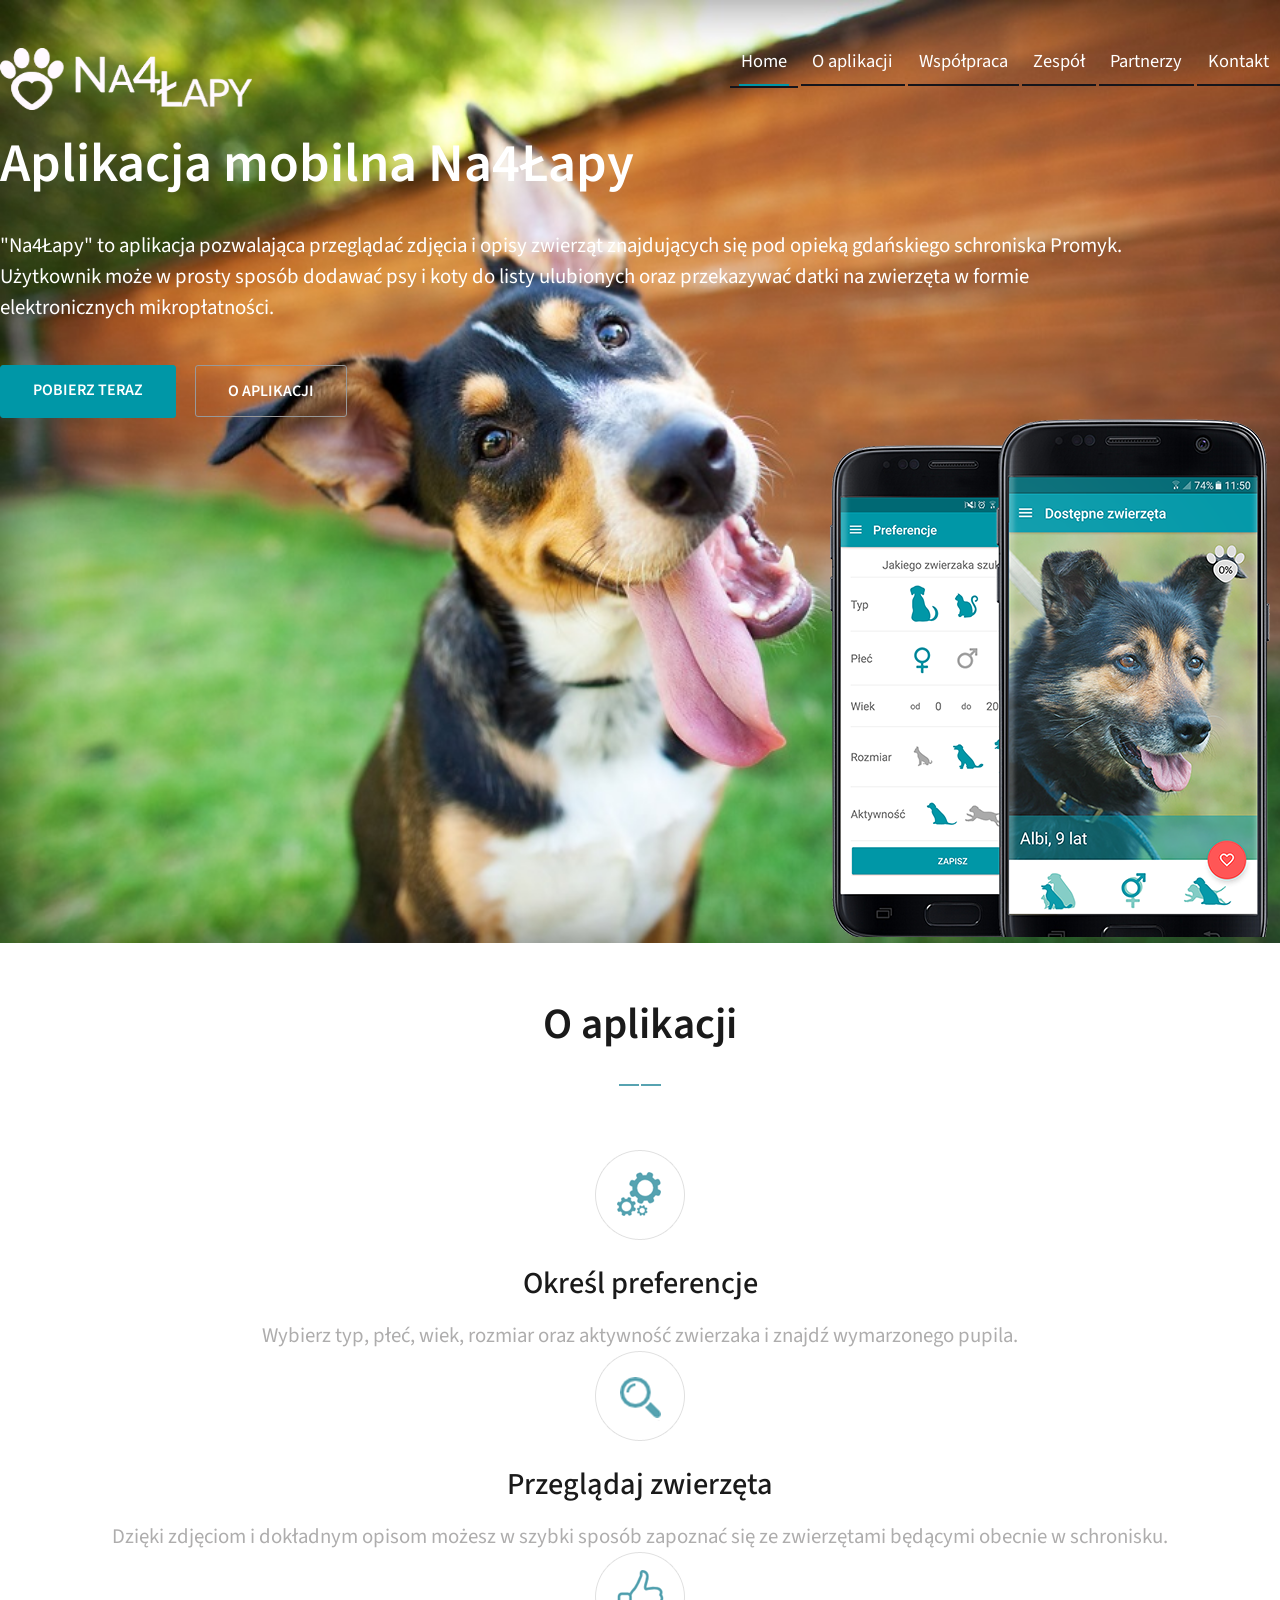
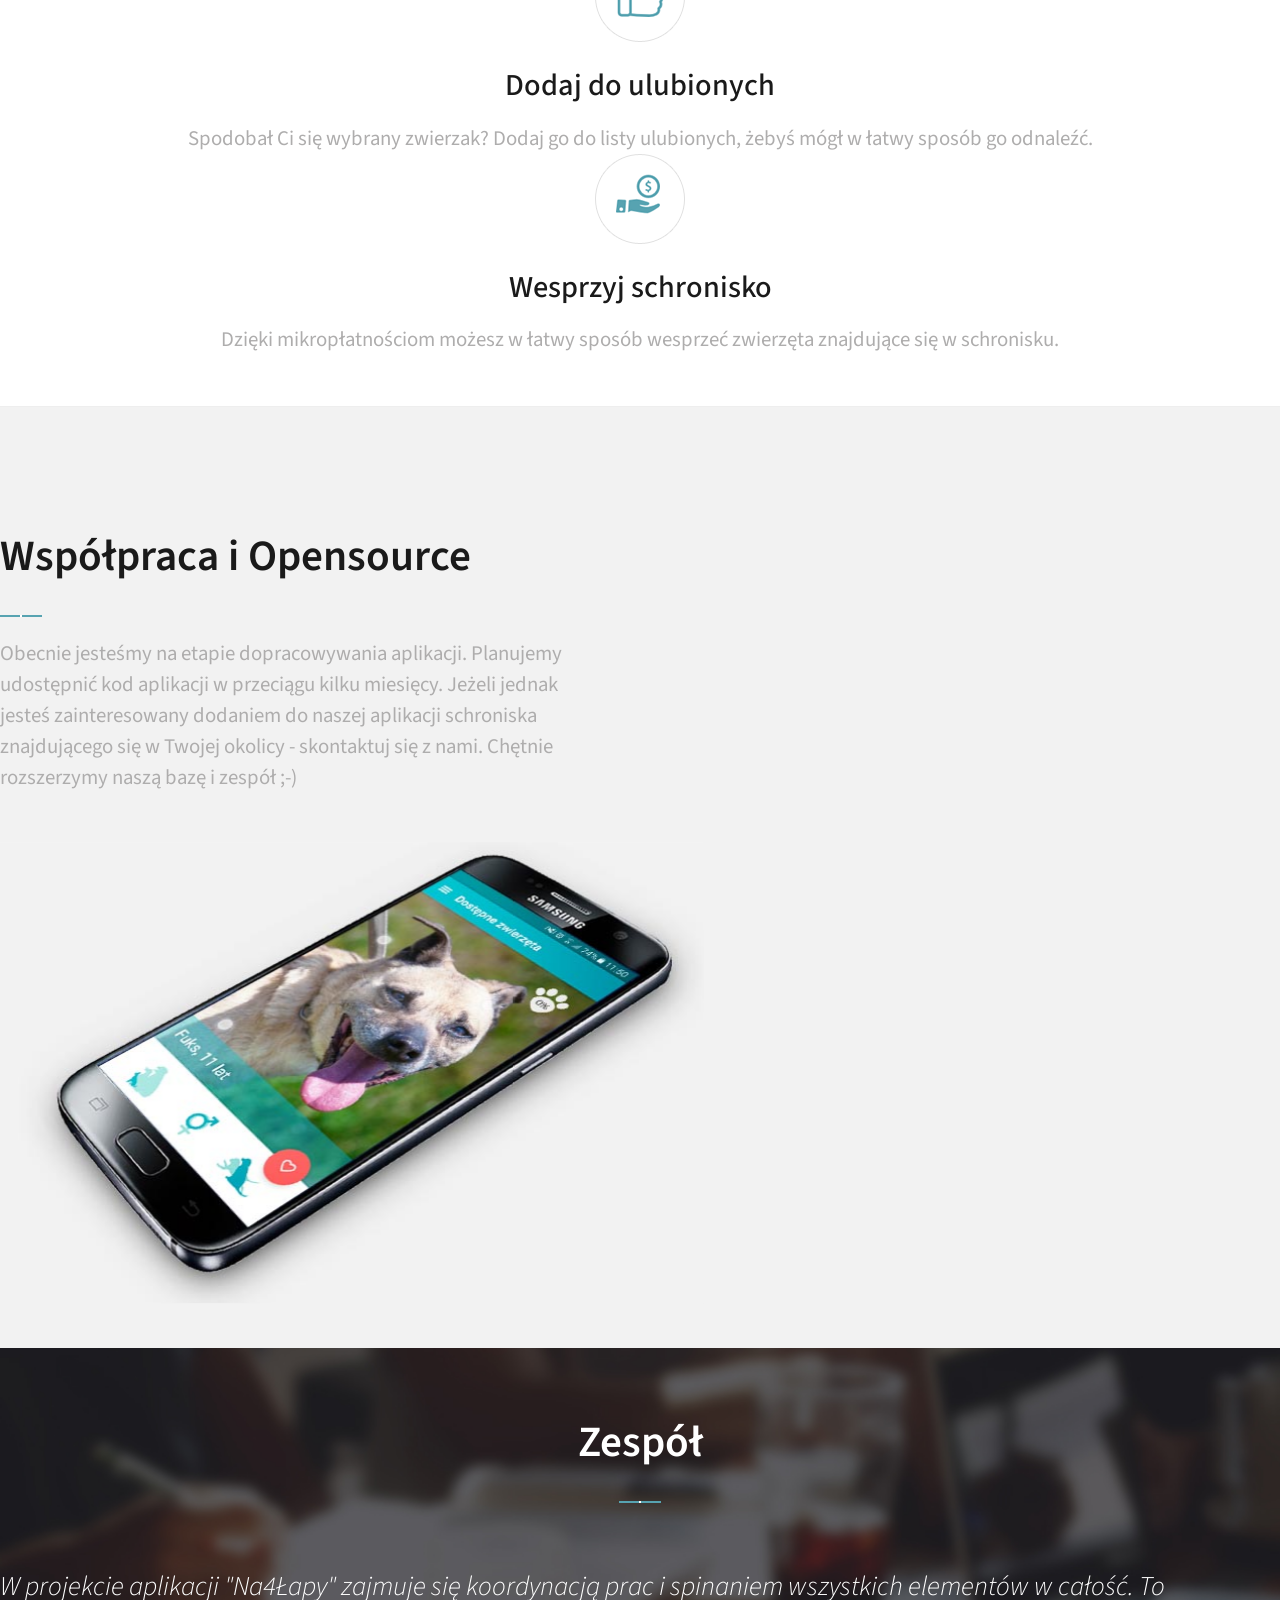
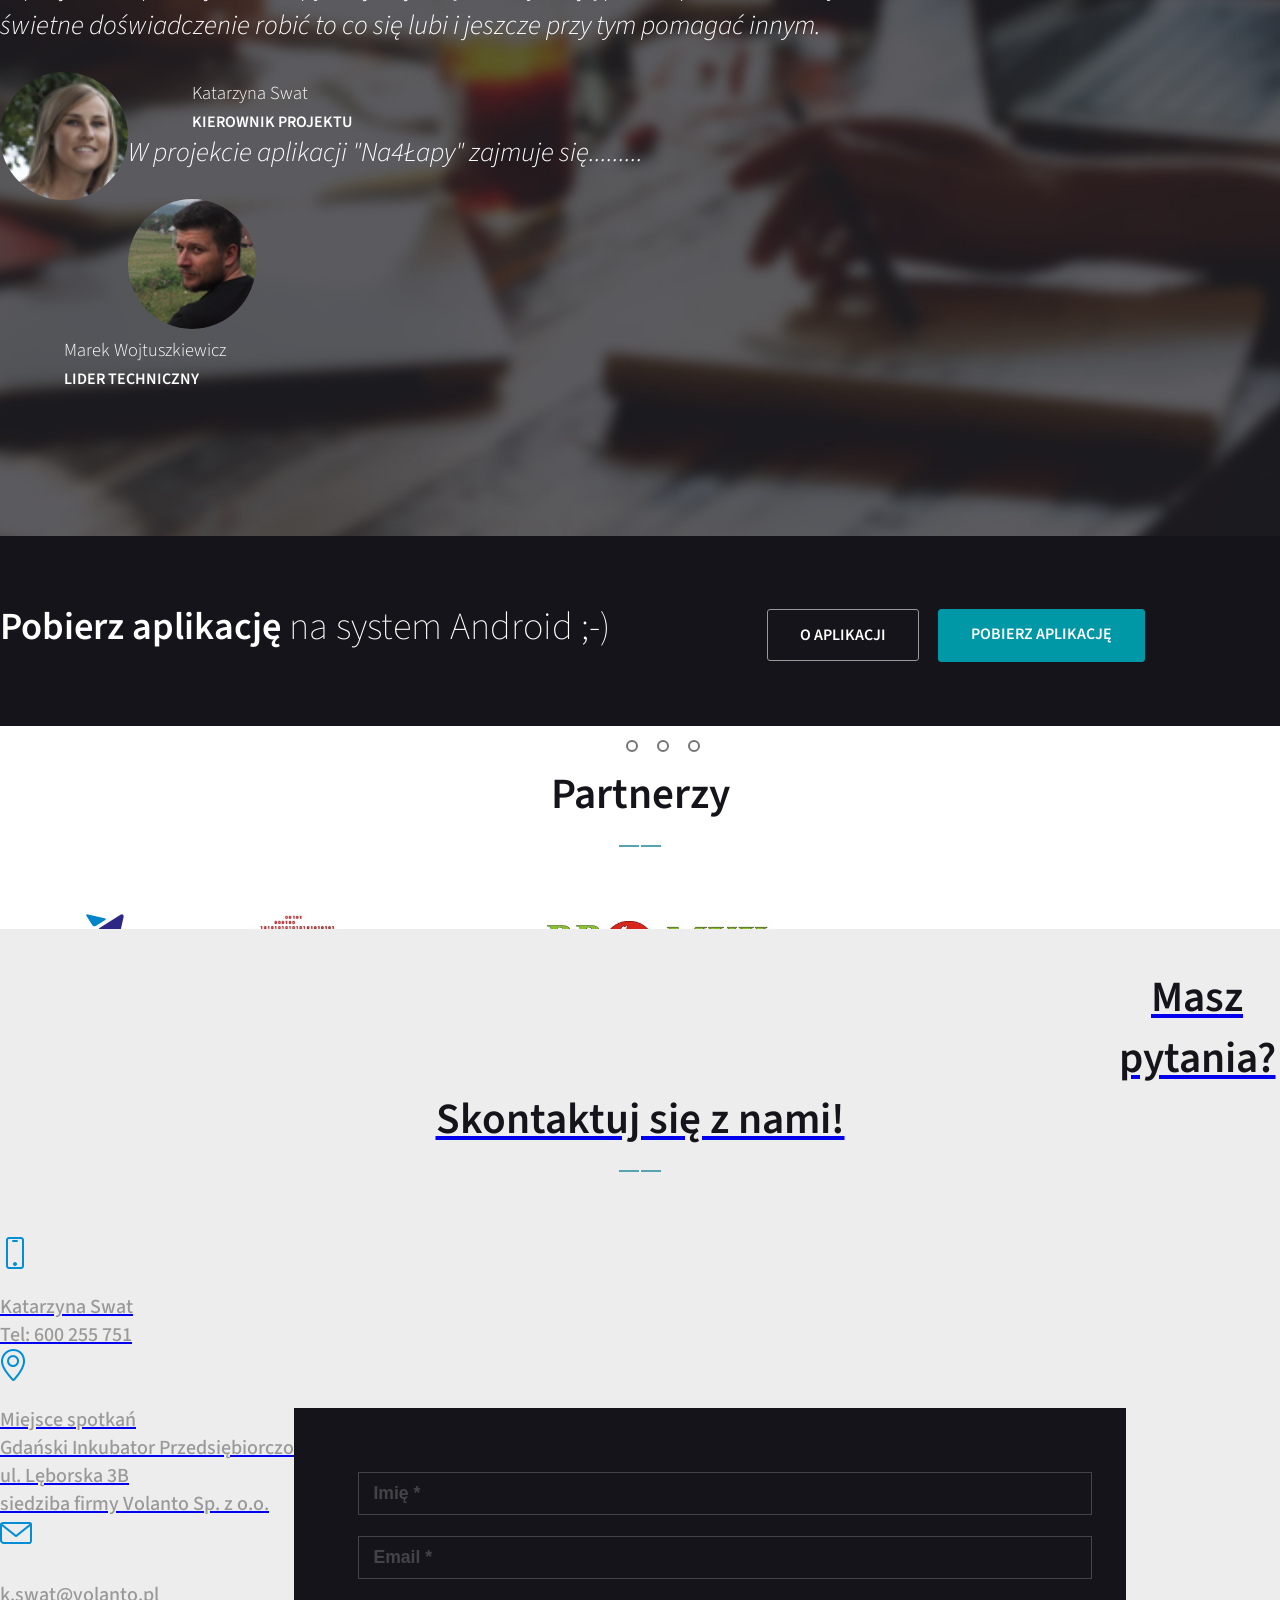
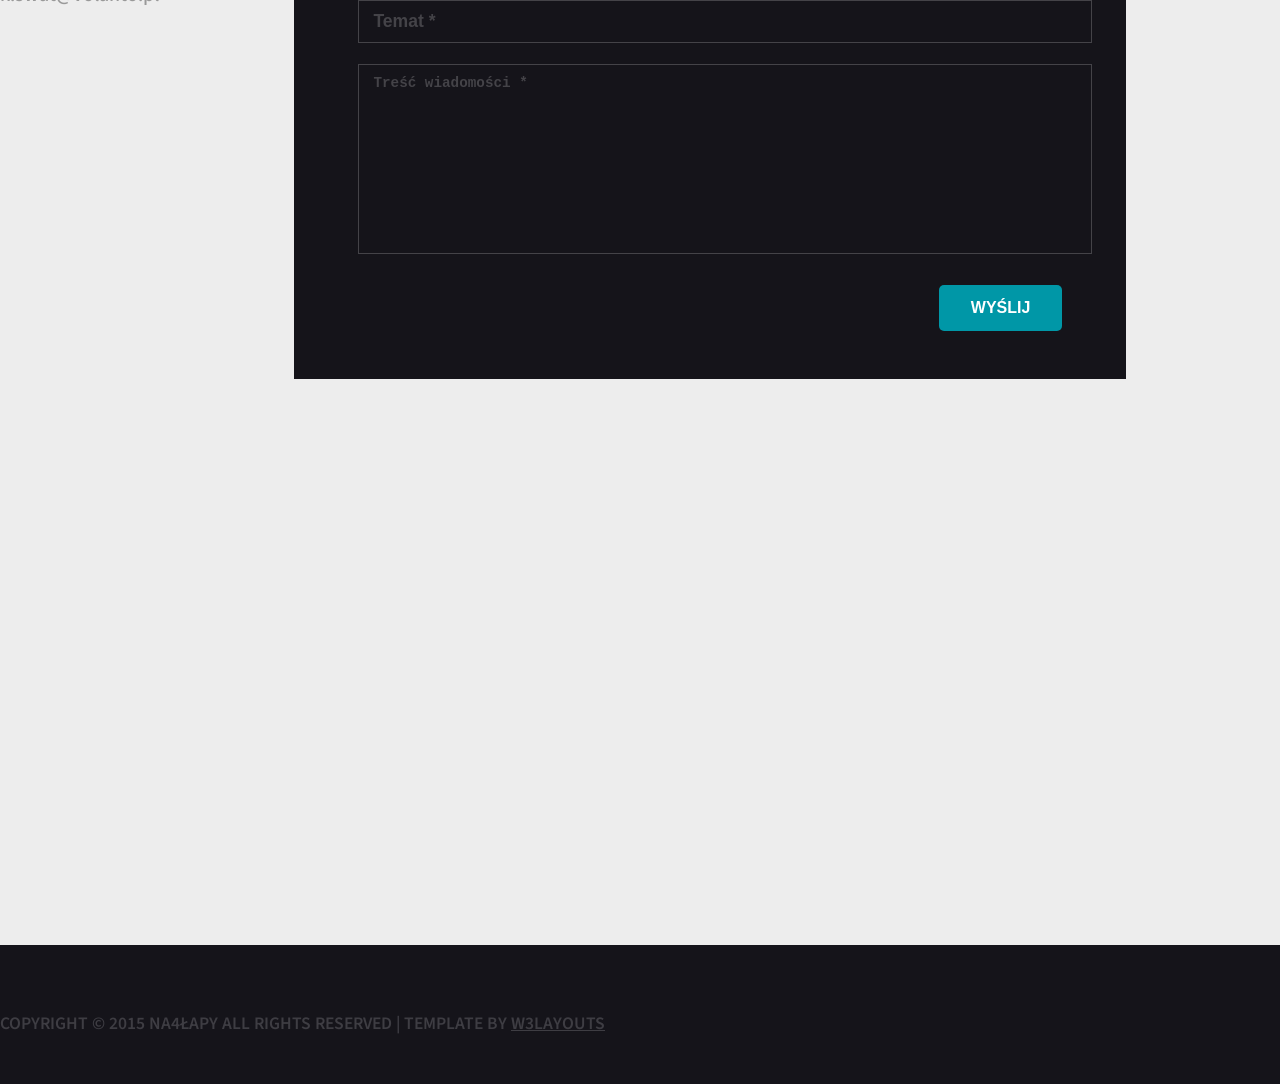
==== src/index.html @ a23f88e5 "Initial commit" ====
<!--
Author: W3layouts
Author URL: http://w3layouts.com
License: Creative Commons Attribution 3.0 Unported
License URL: http://creativecommons.org/licenses/by/3.0/
-->
<!DOCTYPE html>
<html>
<head>
<title>Na4Łapy</title>
<link href="css/bootstrap.css" rel='stylesheet' type='text/css' />
<!-- jQuery (Bootstrap's JavaScript plugins) -->
<script src="js/jquery.min.js"></script>
<!-- Custom Theme files -->
<link href="css/style.css" rel="stylesheet" type="text/css" media="all" />
<!-- Custom Theme files -->
<meta name="viewport" content="width=device-width, initial-scale=1">
<meta http-equiv="Content-Type" content="text/html; charset=utf-8" />
<meta name="keywords" content="Lucid Responsive web template, Bootstrap Web Templates, Flat Web Templates, Andriod Compatible web template, 
Smartphone Compatible web template, free webdesigns for Nokia, Samsung, LG, SonyErricsson, Motorola web design" />
<script type="application/x-javascript"> addEventListener("load", function() { setTimeout(hideURLbar, 0); }, false); function hideURLbar(){ window.scrollTo(0,1); } </script>
<!--webfont-->
<!--animated-css-->
<link href="css/animate.css" rel="stylesheet" type="text/css" media="all">
<script src="js/wow.min.js"></script>
<script>
 new WOW().init();
</script>
<!--/animated-css-->
<link href='http://fonts.googleapis.com/css?family=Source+Sans+Pro:200,300,400,600,700,900,300italic,400italic,600italic,700italic' rel='stylesheet' type='text/css'>
<!---- start-smoth-scrolling---->
		<script type="text/javascript" src="js/move-top.js"></script>
		<script type="text/javascript" src="js/easing.js"></script>
		<script type="text/javascript">
			jQuery(document).ready(function($) {
				$(".scroll").click(function(event){		
					event.preventDefault();
					$('html,body').animate({scrollTop:$(this.hash).offset().top},900);
				});
			});
		</script>
<!---- start-smoth-scrolling---->

</head>
<body>
<!---->
<div class="banner">
	 <div class="container">
		 <div class="header">
			 <div class="logo wow fadeInLeft" data-wow-delay="0.5s">
			 <a href="index.html"><img src="images/logowww.png" width="252"   height="62" alt=""/></a>
			 </div>
			 <div class="top-menu">
			 <span class="menu"></span>
				 <ul>
				 <li class="active"><a href="index.html">Home</a></li>
				 <li><a class="scroll" href="#features">O aplikacji</a></li>
				 <li><a class="scroll" href="#about-bottom">Współpraca</a></li>
				 <li><a class="scroll" href="#testimonials">Zespół</a></li>
				 <li><a class="scroll" href="#pricing">Partnerzy</a></li>
				 <li><a class="scroll" href="#contact">Kontakt</a></li>					 
				 </ul>
			 </div>
			  <!-- script-for-menu -->
		 <script>
				$("span.menu").click(function(){
					$(".top-menu ul").slideToggle("slow" , function(){
					});
				});
		 </script>
		 <!-- script-for-menu -->	  	

			 <div class="clearfix"></div>
		 </div>
		 <div class="banner-info">
			 <div class="col-md-6 banner-text wow fadeInRight" data-wow-delay="0.5s">
				 <h1>Aplikacja mobilna Na4Łapy</h1>
				 <p>"Na4Łapy" to aplikacja pozwalająca przeglądać zdjęcia i opisy zwierząt znajdujących się pod opieką gdańskiego
				 schroniska Promyk. Użytkownik może w prosty sposób dodawać psy i koty do listy ulubionych oraz 
				 przekazywać datki na zwierzęta w formie elektronicznych mikropłatności.</p>
				 <a class="download" href="https://play.google.com/store/apps/details?id=pl.kodujdlapolski.na4lapy&hl=pl">POBIERZ TERAZ</a>
				 
				 <a class="view hvr-bounce-to-left" href="#features">O APLIKACJI</a>
			 </div>
			 <div class="col-md-6 banner-pic wow fadeInLeft" data-wow-delay="0.5s">
				 <img src="images/phn.png" alt=""/>
			 </div>
			 <div class="clearfix"></div>
			 
		 </div>
	 </div>
</div>
<!---->
<div id="features" class="features">
	 <div class="container">
		 <div class="features-head">
			 <h3>O aplikacji</h3>			 
		 </div>
		 <div class="features-section">
			 <div class="col-md-3 feature-grid">
				 <img class="wow bounceIn" data-wow-delay="0.4s" src="images/icon1.png" alt=""/>
				 <h3>Określ preferencje</h3>
				 <p>Wybierz typ, płeć, wiek, rozmiar oraz aktywność zwierzaka i znajdź wymarzonego pupila.
				 </p>
			 </div>
			 <div class="col-md-3 feature-grid">
				 <img class="wow bounceIn" data-wow-delay="0.4s" src="images/icon2.png" alt=""/>
				 <h3>Przeglądaj zwierzęta</h3>
				 <p>Dzięki zdjęciom i dokładnym opisom możesz w szybki sposób zapoznać się ze zwierzętami będącymi obecnie w schronisku.</p>
			 </div>
			 <div class="col-md-3 feature-grid">
				 <img class="wow bounceIn" data-wow-delay="0.4s" src="images/icon3.png" alt=""/>
				 <h3>Dodaj do ulubionych</h3>
				 <p>Spodobał Ci się wybrany zwierzak? Dodaj go do listy ulubionych, żebyś mógł w łatwy sposób go odnaleźć.</p>
			 </div>
			 <div class="col-md-3 feature-grid">
				 <img class="wow bounceIn" data-wow-delay="0.4s" src="images/icon4.png" alt=""/>
				 <h3>Wesprzyj schronisko</h3>
				 <p>Dzięki mikropłatnościom możesz w łatwy sposób wesprzeć zwierzęta znajdujące się w schronisku.</p>
			 </div>
			 <div class="clearfix"></div>
		 </div>
	 </div>
</div>
<!---->
<div id="about-bottom" class="about-bottom">
	 <div class="container">
		 <div class="col-md-6 about-customize wow fadeInRight" data-wow-delay="0.5s">
			 <div class="device-text-bottom">
					<h3>Współpraca i Opensource</h3>						
					<p>Obecnie jesteśmy na etapie dopracowywania aplikacji. Planujemy udostępnić kod aplikacji w przeciągu kilku miesięcy. 
					Jeżeli jednak jesteś zainteresowany dodaniem do naszej aplikacji schroniska znajdującego się w Twojej okolicy - skontaktuj się z nami. 
					Chętnie rozszerzymy naszą bazę i zespół ;-)</p>
			 </div>				 
		 </div>
		 <div class="col-md-6 about-device-bottom wow fadeInLeft" data-wow-delay="0.5s">
				<img src="images/phn3.jpg" alt=""/>
		 </div>
		 <div class="clearfix"></div>
	 </div>
</div>
<!---->
  <script src="js/responsiveslides.min.js"></script>
  <script>
    // You can also use "$(window).load(function() {"
    $(function () {
      $("#slider2").responsiveSlides({
        auto: true,
        pager: true,
        speed: 300,
        namespace: "callbacks",
      });
    });
  </script>
<!---->
<div id="testimonials" class="pricing">
	 <div class="container">
		 <div class="pricing-text">
			<h3>Zespół</h3>				
		 </div>
		 <!-- start slider -->	
		 <div class="pricing-grids">
			 <div class="slider">
				 <ul class="rslides" id="slider2">
					 <li>						 
					     <div class="col-md-6 pricing-plans">
							  <p>W projekcie aplikacji "Na4Łapy" zajmuje się koordynacją prac i spinaniem wszystkich elementów w całość. 
							  To świetne doświadczenie robić to co się lubi i jeszcze przy tym pomagać innym.</p>
							  <div class="pic1">
								 <img src="images/pr1.png" alt=""/>
							  </div>
							  <div class="pic-info">
									<h5>Katarzyna Swat</h5>
									<a href="#">KIEROWNIK PROJEKTU</a>
							  </div>
							  <div class="clearfix"></div>
						 </div>
						 <div class="col-md-6 pricing-plans">
							  <p>W projekcie aplikacji "Na4Łapy" zajmuje się.........</p>
							  <div class="pic1">
								 <img src="images/pr2.png" alt=""/>
							  </div>
							  <div class="pic-info">
									<h5>Marek Wojtuszkiewicz</h5>
									<a href="#">LIDER TECHNICZNY</a>
							  </div>
							  <div class="clearfix"></div>
						 </div>						
					      <div class="clearfix"></div>						  
					  </li>	
					  <li>						    
						 <div class="col-md-6 pricing-plans">
							  <p>Technologia powinna pomagać nie tylko ludziom, dlatego cieszę się, że mogę wspierać zwierzaki w szukaniu nowego domu. 
							  W projekcie zajmuję się programowaniem aplikacji na platformę Android.</p>
							  <div class="pic1">
								 <img src="images/m6.jpg" alt=""/>
							  </div>
							  <div class="pic-info">
									<h5>Natalia Wróblewska</h5>
									<a href="#">PROGRAMISTA ANDROID</a>
							  </div>
							  <div class="clearfix"></div>
						 </div>	
						  <div class="col-md-6 pricing-plans">
							  <p>Dołączyłam do projektu, gdyż los porzuconych zwierząt nie był mi obojętny. 
							  Pomoc zespołu pozwoliła mi postawić pierwsze kroki w programowaniu na Androida, 
							  efektem czego jest ta świetna aplikacja.".</p>
							  <div class="pic1">
								 <img src="images/m2.jpg" alt=""/>
							  </div>
							  <div class="pic-info">
									<h5>Małgorzata Syska</h5>
									<a href="#">PROGRAMISTA ANDROID</a>
							  </div>
							  <div class="clearfix"></div>
						 </div>
					      <div class="clearfix"></div>						  
					  </li>
					  <li>						 
					     <div class="col-md-6 pricing-plans">
							  <p>Once upon a time all the Rivers combined to protest against the action of the Sea in making their waters salt.
							 “When we come to you,” said they to the Sea.</p>
							  <div class="pic1">
								 <img src="images/m5.jpg" alt=""/>
							  </div>
							  <div class="pic-info">
									<h5>Andrzej Wójcicki</h5>
									<a href="#">GRAFIK</a>
							  </div>
							  <div class="clearfix"></div>
						 </div>
						 <div class="col-md-6 pricing-plans">
							  <p>A shoe is not only a design, but it's a part of your body language, the way you walk. The way you're going to move is quite dictated by your shoes.</p>
							  <div class="pic1">
								 <img src="images/m3.jpg" alt=""/>
							  </div>
							  <div class="pic-info">
									<h5>Tomasz Nastały</h5>
									<a href="#">PROGRAMISTA - FRONT-END</a>
							  </div>
							  <div class="clearfix"></div>
						 </div>						
					      <div class="clearfix"></div>						  
					  </li>	
					  <li>						    
						 <div class="col-md-6 pricing-plans">
							  <p>A shoe is not only a design, but it's a part of your body language, the way you walk. The way you're going to move is quite dictated by your shoes.</p>
							  <div class="pic1">
								 <img src="images/m4.jpg" alt=""/>
							  </div>
							  <div class="pic-info">
									<h5>Marcin Rudzki</h5>
									<a href="#">PROGRAMISTA - BACKEND</a>
							  </div>
							  <div class="clearfix"></div>
						 </div>	
						  <div class="col-md-6 pricing-plans">
							  <p>Chcesz rozwijać swoje umiejętnośći programowania? Szukasz ciekawych projektów? DOŁĄCZ DO NAS ;-)</p>
							  <div class="clearfix"></div>
						 </div>
					      <div class="clearfix"></div>						  
					  </li>
				  </ul>
			   </div>
			   <!-- end slider -->			
		  </div>  	
	 </div>
</div>
<!---->
<div class="theme">
	 <div class="container">
		 <h3 class="wow bounceIn" data-wow-delay="0.4s"><span>Pobierz aplikację</span> na system Android ;-)</h3>
		  <a class="view hvr-bounce-to-left wow bounceIn" data-wow-delay="0.4s" href="#">O APLIKACJI</a>
		 <a class="download wow bounceIn" data-wow-delay="0.4s" href="#">POBIERZ APLIKACJĘ</a>		 
	 </div>
</div>
<!---->
<div id="pricing" class="pricing-bottom">
	    <div class="container">
		 <div class="pricing-text-bottom">
			<h3>Partnerzy</h3>			
		 </div>
		
		 <a href="http://www.volanto.pl"><img src="images/volanto.png" width="150" height="150" style="float: left; margin: 30px; text-align:center;" alt=""/> <br>
		 <img src="images/kdp.png" width="221" height="123" style="float: left; margin: 30px; text-align:center;" alt=""/> <br>
		 <a href="http://www.schroniskopromyk.pl"><img src="images/promyk.jpg" width="261" height="60" style="float: left; margin: 30px; text-align:center;" alt=""/> 
		 <a href="http://www.paylane.pl"><img src="images/paylane.jpg" width="242" height="125" style="float: left; margin: 30px; text-align:center;" alt=""/> 
		
      </div>
</div>
<!---->
<div id="contact" class="contact">
	 <div class="container">
		 <div class="contact-text">
			<h3>Masz pytania? Skontaktuj się z nami!</h3>			
		 </div>
		 <div class="contact-grids">
			 <div class="col-md-4 contact-grid text-center wow bounceIn" data-wow-delay="0.4s">
				 <div class="icon1"></div>
				 <p>Katarzyna Swat </p>
				 <p>Tel: 600 255 751 </p>
			 </div>
			 <div class="col-md-4 contact-grid text-center wow bounceIn" data-wow-delay="0.4s">
				 <div class="icon2"></div>
				 <p>Miejsce spotkań</p>
				 <p>Gdański Inkubator Przedsiębiorczości STARTER</p>
				 <p>ul. Lęborska 3B</p>
				 <p>siedziba firmy Volanto Sp. z o.o.</p>
			 </div>
			 <div class="col-md-4 contact-grid text-center wow bounceIn" data-wow-delay="0.4s">
				 <div class="icon3"></div>
				 <a href="mailto:example.com">k.swat@volanto.pl</a>
				 <br>
				 <br>
				 <br>
				 <br>
				 <br>
				 <br>
				 <br>
				 <br>
				 <br>
			 </div>
			 <div class="clearfix"></div>
		 </div>
				<br>
				<br>
				<br>
				<br>
				<br>
				<br>
				<br>
				<br>
				<br>
				<br>
				<br>
				<br>
				<br>
				<br>
				<br>
				<br>
				<br>
				<br>
				<br>
		 <div class="contact-details">
	
			 <form>
				 <div class="col-md-6 contact-left">
					 <input type="text" class="text wow fadeInLeft" data-wow-delay="0.4s" value="Imię *" onfocus="this.value = '';" onblur="if (this.value == '') {this.value = 'Name *';}">
					 <input type="text" class="text wow fadeInLeft" data-wow-delay="0.4s" value="Email *" onfocus="this.value = '';" onblur="if (this.value == '') {this.value = 'Email *';}">
					 <input type="text" class="text wow fadeInLeft" data-wow-delay="0.4s" value="Temat *" onfocus="this.value = '';" onblur="if (this.value == '') {this.value = 'Subject *';}">
				 </div>
				 <div class="col-md-6 contact-right">
					 <textarea class="wow fadeInRight" data-wow-delay="0.4s" value="Message" onfocus="this.value = '';" onblur="if (this.value == '') {this.value = 'Message';}">Treść wiadomości *</textarea>
					 <input class="wow fadeInRight" data-wow-delay="0.4s" type="submit" value="WYŚLIJ"/>
				 </div>
				 <div class="clearfix"></div>
			 </form>
		 </div>		 
	 </div>

</div>
<!---->
<div class="footer text-center">
	 <div class="container">
		 <p class="wow bounceIn" data-wow-delay="0.4s">Copyright &copy; 2015 NA4ŁAPY All rights reserved | Template by  <a href="http://w3layouts.com">  W3layouts</a></p>
	 </div>
</div>
<!---->
<script type="text/javascript">
		$(document).ready(function() {
				/*
				var defaults = {
				containerID: 'toTop', // fading element id
				containerHoverID: 'toTopHover', // fading element hover id
				scrollSpeed: 1200,
				easingType: 'linear' 
				};
				*/
		$().UItoTop({ easingType: 'easeOutQuart' });
});
</script>
<a href="#to-top" id="toTop" style="display: block;"> <span id="toTopHover" style="opacity: 1;"> </span></a>
<!---->

 </body>
 </html>
---- src/css/style.css ----
/*--
	Author: W3layouts
	Author URL: http://w3layouts.com
	License: Creative Commons Attribution 3.0 Unported
	License URL: http://creativecommons.org/licenses/by/3.0/
--*/
body{
	margin:0;
	padding:0;
	background:#fff;
	font-family: 'Source Sans Pro', sans-serif;
 }
body a{
	transition:0.5s all;
	-webkit-transition:0.5s all;
	-moz-transition:0.5s all;
	-o-transition:0.5s all;
	-ms-transition:0.5s all;
}
h1,h2,h3,h4,h5,h6{
	margin:0;			   
}	
p{
	margin:0;
}
ul{
margin:0;
padding:0;
}
/*----*/
.banner{
background:url(../images/bg.jpg) no-repeat 0px 0px;
min-height:657px;
background-size:cover;
}
.header{
padding-top:3em;
}
.logo{
float:left;
}
.top-menu{
float:right;
}
.top-menu ul li{
display:inline-block;
border-bottom:2px solid #16151b;
}
.top-menu ul li a{
color:#fff;
font-size:1.15em;
padding:0 2px 10px 2px;
display:block;
text-decoration:none;
margin:0 0.5em;
}
.top-menu ul li a:hover,.top-menu ul li.active a{
border-bottom:2px solid#0097a7;
}
.top-menu ul li a:hover{
color:#0097a7;
}
.banner-info{
margin-top:5%;
}
.banner-pic{
text-align:right;
}
.banner-text{
padding-left:0;
margin-top:6%;
}
.banner-text h3{
font-size:1em;
font-weight:700;
letter-spacing:1px;
text-transform:uppercase;
color:#008ed6;
margin-bottom:1.2em;
}
.banner-text h1{
font-size:3.4em;
font-weight:600;
color:#fff;
margin-bottom:0.5em;
}
.banner-text p{
font-size:1.3em;
color:#fff;
line-height:1.5em;
margin-bottom:2em;
width:88%;
}
a.download{
background:#0097a7;
color:#fff;
font-size:1em;
display:inline-block;
text-decoration:none;
margin-right:1em;
padding: 13px 2em 16px 2em;
border-radius:3px;
border:1px solid #0097a7;
font-weight:600;
}
a.download:hover{
background:transparent;
border:1px solid #999999;
}
a.view{
background:transparent;
color:#fff;
font-size:1em;
border:1px solid #999999;
display:inline-block;
text-decoration:none;
margin-right:1em;
padding:14px 2em;
border-radius:3px;
font-weight:600;
}
/* Bounce To Left */
.hvr-bounce-to-left {
  display: inline-block;
  vertical-align: middle;
  -webkit-transform: translateZ(0);
  transform: translateZ(0);
  box-shadow: 0 0 1px rgba(0, 0, 0, 0);
  -webkit-backface-visibility: hidden;
  backface-visibility: hidden;
  -moz-osx-font-smoothing: grayscale;
  position: relative;
  -webkit-transition-property: color;
  transition-property: color;
  -webkit-transition-duration: 0.5s;
  transition-duration: 0.5s;
}
.hvr-bounce-to-left:before {
  content: "";
  position: absolute;
  z-index: -1;
  top: 0;
  left: 0;
  right: 0;
  bottom: 0;
  background: #0097a7;
  border:none;
  -webkit-transform: scaleX(0);
  transform: scaleX(0);
  -webkit-transform-origin: 100% 50%;
  transform-origin: 100% 50%;
  -webkit-transition-property: transform;
  transition-property: transform;
  -webkit-transition-duration: 0.5s;
  transition-duration: 0.5s;
  -webkit-transition-timing-function: ease-out;
  transition-timing-function: ease-out;
}
.hvr-bounce-to-left:hover, .hvr-bounce-to-left:focus, .hvr-bounce-to-left:active {
  color: white;
}
.hvr-bounce-to-left:hover:before, .hvr-bounce-to-left:focus:before, .hvr-bounce-to-left:active:before {
  -webkit-transform: scaleX(1);
  transform: scaleX(1);
  -webkit-transition-timing-function: cubic-bezier(0.52, 1.64, 0.37, 0.66);
  transition-timing-function: cubic-bezier(0.52, 1.64, 0.37, 0.66);
}
/*----*/
.features{
padding:4% 0;
border-bottom:1px solid #eeeeee;
}
.features-head{
text-align:center;
}
.features-head h4{
font-size: 1em;
font-weight: 700;
letter-spacing: 1px;
color: #0097a7;
margin-bottom: 0.7em;
}
.features-head h3{
font-size: 2.7em;
font-weight: 600;
color: #1a1a1a;
padding-bottom: 0.7em;
background: url(../images/line.png) no-repeat 50% 100%;
}
.features-section{
margin-top:4em;
}
.feature-grid {
text-align:center;
}
.feature-grid img{
margin-bottom:1em;
}
.feature-grid h3{
color:#1a1a1a;
font-size:1.9em;
margin-bottom:0.5em;
font-weight:500;
}
.feature-grid p{
color:#aeadad;
font-size:1.3em;
line-height:1.5em;
font-weight:400;
}
/*--about--*/
.about{
padding:4% 0;
}
.about-device-info{
text-align:left;
padding-top:5em;
}
.device-text h4{
font-size: 1em;
font-weight: 700;
letter-spacing: 1px;
color: #0097a7;
margin-bottom: 0.7em;
}
.device-text h3{
font-size: 2.7em;
font-weight: 600;
color: #1a1a1a;
padding-bottom: 0.7em;
background: url(../images/line.png) no-repeat 0% 100%;
}
.device-text p{
color:#aeadad;
font-size:1.3em;
line-height:1.5em;
font-weight:400;
margin-top:1em;
width:90%;
}
.about-list{
margin-top:2em;
}
.about-list ul li{
display:block;
}
.about-list ul li {
list-style-type: none;
margin-bottom: 0.5em;
}
.about-list ul li a {
text-decoration: none;
color: #1a1a1a;
font-size:1.25em;
font-weight:600;
}
.about-list ul li a span {
background: url(../images/icons1.png) no-repeat;
width: 20px;
height: 18px;
display: inline-block;
vertical-align: middle;
margin-right: 13px;
}
.about-list ul li a span.abt1{
background-position:-7px -12px;
}
.about-list ul li a span.abt2{
background-position:-7px -37px;
}
.about-list ul li a span.abt3{
background-position:-7px -69px;
}
.about-list ul li a span.abt4{
background-position:-7px -97px;
}
/*-----*/
.about-bottom{
background:#f2f2f2;
padding:3% 0;
}
.device-text-bottom{
text-align:left;
padding-top:5em;
}
.about-customize {
width:45%;
}
.device-text-bottom h4{
font-size: 1em;
font-weight: 700;
letter-spacing: 1px;
color: #0097a7;
margin-bottom: 0.7em;
}
.device-text-bottom h3{
font-size: 2.7em;
font-weight: 600;
color: #1a1a1a;
padding-bottom: 0.7em;
background: url(../images/line.png) no-repeat 0% 100%;
}
.device-text-bottom p{
color:#aeadad;
font-size:1.3em;
line-height:1.5em;
font-weight:400;
margin-top:1em;
width:100%;
}
.about-device-bottom{
}
/*--pricing--*/
.pricing{
background:url(../images/price.jpg) no-repeat;
min-height:660px;
background-size:cover;
padding:5% 0;
}
.pricing-text{
text-align:center;
}
.pricing-text h4{
font-size: 1em;
font-weight: 700;
letter-spacing: 1px;
color: #0097a7;
margin-bottom: 0.5em;
}
.pricing-text h3{
font-size: 2.7em;
font-weight: 600;
color: #fff;
padding-bottom: 0.7em;
background: url(../images/line.png) no-repeat 50% 100%;
}
/*--- slider-css --*/
.slider{
	position:relative;
}
.rslides {
  position: relative;
  list-style: none;
  overflow: hidden;
  width: 100%;
  padding: 0;
  margin: 0;
  }
.rslides li {
  -webkit-backface-visibility: hidden;
  position: absolute;
  display: none;
  width: 100%;
  left: 0;
  top: 0;
  }
.rslides li:first-child {
  position: relative;
  display: block;
  float: left;
  }
.rslides img {
  display: block;
  height: auto;
  float: left;
  width: 100%;
  border: 0;
  }
.rslides_tabs{
	background: none !important;
	border: none;
	box-shadow: none;
	position: relative;
	top: -90px;
	z-index: 999;
}
.callbacks_tabs a:after {
	content: "\f111";
	font-size: 0;
	font-family: FontAwesome;
	visibility: visible;
	display: block;
	height: 8px;
	width: 8px;
	display: inline-block;
	border: 2px solid #747474;
	border-radius:50%;
	background:transparent;
	margin-left:1em;
}
.callbacks_here a:after{
	border: 5px solid #FFF;
	background: #fff;
  width: 14px;
  height: 14px;
}
.callbacks_tabs a{
	visibility:hidden;
}
.callbacks_tabs li{
	display:inline-block;
	margin-left:0.7em;
}
ul.callbacks_tabs.callbacks1_tabs {
	position: absolute;
	bottom: -88%;
	  z-index: 999;
	  left: 44%;
}
.pricing-grids{
margin:5% 0;
}
.pricing-plans p{
color:#fff;
font-style:italic;
font-size:1.7em;
font-weight:300;
margin-bottom:1em;
width: 95%;
}
.pic1{
float:left;
width:10%;
}
.pic1 img{
border-radius:50%;
}
.pic-info{
float:left;
width:85%;
margin-left:5%;
padding-top:0.5em;
}
.pic-info h5{
font-weight:300;
color:#fff;
font-size: 1.15em;
margin-bottom: 5px;
}
.pic-info a{
font-weight:600;
display:inline-block;
text-decoration:none;
color:#fff;
font-size:1em;
}
.theme{
background:#15141a;
padding:4em 0;
}
.theme h3 span{
color:#fff;
font-weight:600;
}
.theme h3{
color:#fff;
font-size:2.4em;
font-weight:100;
display:inline-block;
margin-right:4em;
}
/*----*/
.pricing-bottom{
padding:3% 0;
}
.pricing-text-bottom{
text-align:center;
}
.pricing-text-bottom h4{
font-size: 1em;
font-weight: 700;
letter-spacing: 1px;
color: #0097a7;
margin-bottom: 0.5em;
}
.pricing-text-bottom h3{
font-size: 2.7em;
font-weight: 600;
color: #15141a;
padding-bottom: 0.5em;
background: url(../images/line.png) no-repeat 50% 100%;
}
.price-section {
	padding: 6em 0;
	background:#e7edf3;
}
.price-section-head h3 {
	color: #394b50;
	font-size: 2.2em;
	font-weight: 900;
	text-transform: uppercase;
}
.price-section-head p {
	color: #394b50;
	font-size: 1.2em;
	font-weight: 500;
}
.price-head{
padding:1.5em 0;
border-bottom:1px solid #d5d5d5;
}
.price-head h5 {
	color:#1a1a1a;	
	font-size:1.8em;
	text-transform: uppercase;
	font-weight:700;
}
.cost{
padding:1.8em 0;
border-bottom:1px solid #d5d5d5;
}
.cost h3 span {
	font-size:0.5em;
	vertical-align: top;
}
.cost h3 {
	color:#1a1a1a;
	font-size:4.2em;
	font-weight:600;
}
.cost p {
	color:#999999;
	font-size:1.3em;
	font-weight:500;
}
.cost-info p{
 color: #aeadad;
  font-size: 1.3em;
  line-height: 1.5em;
  font-weight: 400;
  padding:2.5em 0;
  width: 80%;
  margin:0 auto;
}
.cost-info p span{
color:#1196d9;
font-weight:400;
}
.cost-info a{
color:#1196d9;
background:transparent;
border:1px solid #d5d5d5;
display:inline-block;
text-decoration:none;
padding:12px 2.2em;
font-size:1em;
font-weight:700;
}
.price-value {
	border: 1px solid #ccd5df;
	border-radius: 4px;
	-webkit-border-radius: 4px;
	-moz-border-radius: 4px;
	-o-border-radius: 4px;
	-ms-border-radius: 4px;
	padding:0em 0em 2em 0em;
	background:#fff;
	width:22.5%;
	margin-right:2.5%;
	float:left;
	margin-top:6em;
}
.price-value:hover div.cost:hover {
background:#0097a7;
}
.price-value:hover div.price-head h5{
	color:#0097a7;
    transition:0.5s all;
	-webkit-transition:0.5s all;
	-moz-transition:0.5s all;
	-o-transition:0.5s all;
	-ms-transition:0.5s all;
}
.price-value:hover div.cost{
background:#0097a7;
}
.price-value:hover div.cost-info a{
background:#0097a7;
color:#fff;
}
.price-value:hover div.cost span ,.price-value:hover div.cost p,.price-value:hover div.cost h3{
color:#fff;
}
.price-value:hover div.price-section-grid ul li {
	color:#c2e1ff;
}
.price-value:hover {
	transform: scale(1.05);
	-webkit-transform: scale(1.05);
	-moz-transform: scale(1.05);
	-o-transform: scale(1.05);
	-ms-transform: scale(1.05);
	z-index: 1;
	border:1px solid #0097a7;
	-webkit-transition: all 0.5s ease-in-out;
	-moz-transition: all 0.5s ease-in-out;
	-o-transition: all 0.5s ease-in-out;
	transition: all 0.5s ease-in-out;
}
/*----*/
.contact{
padding:3% 0 0 0;
background:#ededed;
position:relative;
}
.contact-text{
text-align:center;
}
.contact-text h4{
font-size: 1em;
font-weight: 700;
letter-spacing: 1px;
color: #0097a7;
margin-bottom: 0.5em;
}
.contact-text h3{
font-size: 2.7em;
font-weight: 600;
color: #15141a;
padding-bottom: 0.5em;
background: url(../images/line.png) no-repeat 50% 100%;
}
.contact-grids{
margin:5% 0 25% 0;
}
.icon1{
background: url(../images/icons1.png) no-repeat -46px -14px;
width: 28px;
height: 35px;
display:inline-block;
text-align:center;
margin-bottom:1em
}
.icon2{
background: url(../images/icons1.png) no-repeat -96px -14px;
width: 28px;
height: 35px;
display:inline-block;
text-align:center;
margin-bottom:1em
}
.icon3{
background: url(../images/icons1.png) no-repeat -145px -14px;
width: 35px;
height: 35px;
display:inline-block;
text-align:center;
margin-bottom:1em
}
.contact-grid p{
color:#999999;
font-weight:500;
font-size:1.25em;
}
.contact-grid a{
color:#999999;
font-weight:500;
display:block;
text-decoration:none;
font-size:1.25em;
}
.contact-grid a:hover{
color:#0097a7;
}
.contact-details{
background:#15141a;
padding:4em 4em 3em 4em;
width: 49%;
position: absolute;
bottom: 35%;
left: 26%;
}
.contact-details form input[type="text"],.contact-details form textarea {
width: 100%;
padding: 10px 14px;
border: 1px solid #444348;
font-size: 1.1em;
margin-bottom: 1.2em;
color: #444348;
outline: none;
background:transparent;
font-weight: 700;
}
.contact-details form textarea {
height: 168px;
resize: none;
width: 100%;
}
.contact-right{
text-align:right;
}
.contact-details input[type="submit"] {
background: #0097a7;
padding: 14px 2em;
border: none;
font-size: 1em;
margin: 0.5em 0 0 0;
color: #fff;
outline: none;
font-weight: 600;
border-radius:5px;
transition: 0.5s all;
-webkit-transition: 0.5s all;
-moz-transition: 0.5s all;
-o-transition: 0.5s all;
-ms-transition: 0.5s all;
}
.map iframe{
height:500px;
width:100%;
}
/*--footer--*/
.footer{
background:#15141a;
padding:3em 0;
}
.social span {
background: url(../images/social.png) no-repeat 0px 0px;
width: 27px;
height: 27px;
display: inline-block;
margin-right:1.5em;
transition:0.5s all;
	-webkit-transition:0.5s all;
	-moz-transition:0.5s all;
	-o-transition:0.5s all;
	-ms-transition:0.5s all;
}
a span.behance {
background-position: -8px -7px;
}
a span.dribble {
background-position: -8px -44px;
}
a span.twitter {
background-position: -8px -83px;
}
a span.facebook {
background-position: -8px -127px;
}
a span.linkedin {
background-position: -11px -163px;
}
a span.behance:hover{
background-position: -49px -7px;
}
a span.dribble:hover{
background-position: -51px -45px;
}
a span.twitter:hover {
background-position: -8px -83px;
}
a span.facebook:hover {
background-position: -52px -128px;
}
a span.linkedin:hover {
background-position: -58px -163px;
}
.footer p{
color: #3e3d43;
font-size: 1.1em;
font-weight: 600;
text-transform:uppercase;
margin-top:1em;
}
.footer p a{
color: #3e3d43;
}
.footer p a:hover{
color: #fff;
}
/*----*/
#toTop {
	display: none;
	text-decoration: none;
	position: fixed;
	bottom: 0%;
	right: 1%;
	overflow: hidden;
	width: 40px;
	height: 40px;
	border: none;
	text-indent: 100%;
	background: url("../images/easytop.png") no-repeat 0px 0px;
}
#toTopHover {
	width: 40px;
	height: 40px;
	display: block;
	overflow: hidden;
	float: right;
	opacity: 0;
	-moz-opacity: 0;
	filter: alpha(opacity=0);
}
/*--responsive--*/
@media (max-width: 1280px){
.about-device-bottom {
width: 55%;
margin-top: 3em;
}
.about-device-bottom img {
background-size: 100%;
width: 100%;
}
.contact-details {
width: 55%;
bottom: 35%;
left: 23%;
}
}
@media (max-width: 1024px){
.banner-text h1 {
font-size: 3em;
}
.banner-text h3 {
font-size: 0.85em;
}
.banner-pic img {
background-size: 100%;
width: 100%;
}
.banner-text {
width: 56%;
margin-top: 4%;
}
.banner-pic {
width: 41%;
}
.banner {
min-height: 514px;
}
.banner-text p {
font-size: 1.1em;
width: 77%;
}
a.download,a.view {
font-size: 0.9em;
padding: 12px 2em;
}
.features-head h4,.device-text h4,.device-text-bottom h4,.pricing-text h4,.pricing-text-bottom h4 
,.contact-text h4{
font-size: 0.9em;
}
.features-head h3,.device-text h3,.device-text-bottom h3,.pricing-text h3,.pricing-text-bottom h3
,.contact-text h3{
font-size: 2.5em;
}
.feature-grid p {
font-size: 1.15em;
}
.about-device {
width: 44%;
}
.about-device img {
width: 100%;
}
.about-device-info {
width: 56%;
padding-left: 2em;
}
.device-text p {
font-size: 1.2em;
width: 85%;
}
.device-text-bottom p {
font-size: 1.2em;
}
.about-customize {
width: 50%;
}
.about-device-bottom{
width:50%;
}
.about-device-bottom {
margin-top: 6em;
}
.pricing-plans p {
font-size: 1.4em;
}
.pricing {
min-height: 572px;
}
.theme {
padding: 3em 0;
}
.theme h3 {
font-size: 2.2em;
margin-right: 1em;
}
.cost-info p {
font-size: 1.2em;
width: 94%;
}
.pricing-bottom {
padding: 3% 0 5% 0;
}
.contact-details {
width: 71%;
left: 15%;
padding: 3em;
bottom: 28%;
}
.map iframe {
height: 415px;
}
}
@media (max-width: 768px){
.banner-text h3 {
font-size: 0.8em;
}
.banner-text h1 {
font-size: 2.4em;
}
.banner-text {
width: 53%;
margin-top: 4%;
float: left;
}
.banner-pic {
width: 46%;
float: left;
padding-left: 3em;
margin-top:1.5em;
}
.banner-text p {
font-size: 1em;
width: 93%;
}
.banner {
min-height: 440px;
}
a.download, a.view {
font-size: 0.8em;
padding: 10px 1em;
}
.features-head h4, .device-text h4, .device-text-bottom h4, .pricing-text h4, .pricing-text-bottom h4, .contact-text h4 {
font-size: 0.85em;
}
.features-head h3, .device-text h3, .device-text-bottom h3, .pricing-text h3, .pricing-text-bottom h3, .contact-text h3 {
font-size: 2.3em;
}
.pricing-text-bottom h3 {
padding-bottom: 1em;
}
.feature-grid {
width: 50%;
float: left;
margin-bottom:2em;
}
.feature-grid h3 {
font-size: 1.7em;
}
.feature-grid p {
font-size: 1.1em;
}
.about-device {
float: left;
}
.about-device-info {
float: left;
padding-top: 3em;
}
.device-text p {
font-size: 1.1em;
width: 100%;
}
.about-list ul li a {
font-size: 1.1em;
}
.about-list {
margin-top: 1.2em;
}
.about-customize {
width: 51%;
float: left;
}
.device-text-bottom p {
font-size: 1em;
}
.device-text-bottom {
padding-top: 2em;
}
.about-device-bottom {
width: 49%;
float: left;
}
.pricing-plans {
width: 50%;
float: left;
}
.pricing-plans p {
font-size: 1.3em;
}
.pic1 {
width: 15%;
}
.pic-info {
width: 80%;
}
.pic-info h5 {
font-size: 1em;
}
.pricing {
min-height: 460px;
}
ul.callbacks_tabs.callbacks1_tabs {
bottom: -53%;
}
.theme h3 {
font-size: 1.7em;
}
.price-value {
width: 31.5%;
margin-right: 2.5%;
margin-top: 4em;
}
.price-value:nth-child(4){
display:none;
}
.price-value:nth-child(3){
margin-right:0;
}
.contact-grid.text-center {
width: 33.3%;
float: left;
}
.contact-grid p,.contact-grid a{
font-size: 1.1em;
}
.contact-details {
width: 60%;
left: 21%;
padding: 3em;
bottom: 17%;
}
.contact-details form input[type="text"], .contact-details form textarea {
padding: 7px 14px;
font-size: 1em;
margin-bottom: 1em;
}
.contact-details form textarea {
height: 116px;
}
.contact-details input[type="submit"] {
padding: 11px 1.7em;
font-size: 0.85em;
}
}
@media (max-width: 640px){
.top-menu ul li a {
font-size: 1.1em;
padding: 0 2px 10px 2px;
margin: 0 0.3em;
}
.banner {
min-height: 398px;
}
.banner-text h3 {
font-size: 0.7em;
}
.banner-text h1 {
font-size: 2em;
}
.banner-text p {
font-size: 0.95em;
width: 100%;
}
.banner-pic {
width: 47%;
margin-top: 3.5em;
}
.features-head h4, .device-text h4, .device-text-bottom h4, .pricing-text h4, .pricing-text-bottom h4, .contact-text h4 {
font-size: 0.8em;
}
.features-head h3, .device-text h3, .device-text-bottom h3, .pricing-text h3, .pricing-text-bottom h3, .contact-text h3 {
font-size: 2em;
}
.feature-grid h3 {
font-size: 1.5em;
}
.feature-grid p {
font-size: 1em;
}
.about-device {
width: 50%;
margin: 0 auto;
float: none;
}
.about-device-info {
float: none;
margin-top: 3em;
width: 100%;
padding-left: 1em;
}
.device-text p {
font-size: 1em;
}
.about-customize {
width: 100%;
float: none;
}
.about-device-bottom {
width: 82%;
float: none;
margin: 1em auto 0 auto;
}
.pricing-plans {
width: 100%;
float: none;
margin-bottom: 2em;
}
.pricing-plans p {
font-size: 1.2em;
width: 94%;
}
.pic1 {
width: 10%;
}
.pic-info {
width: 76%;
margin-left: 3%;
padding-top: 0.7em;
}
.pic-info a {
font-size: 0.9em;
}
ul.callbacks_tabs.callbacks1_tabs {
bottom: -10%;
}
.theme {
padding: 2em 0;
text-align: center;
}
.theme h3 {
font-size: 1.7em;
display: block;
margin-bottom: 1em;
}
.price-value {
width: 48%;
}
.price-value:nth-child(2) {
margin-right:0;
}
.price-value:nth-child(3) {
display:none;
}
.price-head h5 {
font-size: 1.55em;
}
.cost-info p {
font-size: 1em;
width: 95%;
}
.cost {
padding: 1.5em 0;
}
.cost h3 {
font-size: 3.5em;
}
.cost h3 span {
font-size: 0.4em;
}
.cost-info a {
padding: 11px 2em;
font-size: 0.9em;
}
.contact-grid p, .contact-grid a {
font-size: 1em;
}
.contact-details form input[type="text"], .contact-details form textarea {
font-size: 0.9em;
}
.contact-details {
width: 65%;
left: 18%;
padding: 2em;
bottom: 13%;
}
.contact-details form textarea {
height: 103px;
}
.contact-details input[type="submit"] {
padding: 10px 1.7em;
font-size: 0.8em;
}
.map iframe {
height: 340px;
}
}
@media(max-width: 480px){
span.menu:before {
	content: url(../images/nav.png);
	cursor: pointer;	
	height:32px;
}
.top-menu {
width: 11%;
float: right;
margin:0;
}
.top-menu  ul{
	display:none;
}
.top-menu  ul li {
	font-size: 12px;
	display:inline-block;
	width: 100%;
}
.top-menu ul li a {
padding:3px;
font-size: 14px;
width: 100%;
font-weight:600;
display:block;
margin:0;
}
.top-menu ul li a:hover,.top-menu ul li.active a{
border-bottom:none;
}
.top-menu ul li a:hover{
color:#16151b;
}
 span.menu{
	display:block;
	float:right;
}
.top-menu  ul{
	margin: 0;
	z-index: 999;
	position: absolute;
	width: 96%;
	text-align: center;
	top:9%;
	left: 2%;
	background:#0097a7;
}
.banner-text h3 {
font-size: 0.65em;
}
.banner-text h1 {
font-size: 1.5em;
}
.banner-text p {
font-size: 0.9em;
overflow: hidden;
height: 53px;
}
a.download, a.view {
font-size: 0.75em;
padding: 9px 0.7em;
}
.banner-pic {
width: 47%;
padding-left:15px;
margin-top: 2.5em;
}
.banner {
min-height: 335px;
}
.features-head h4, .device-text h4, .device-text-bottom h4, .pricing-text h4, .pricing-text-bottom h4, .contact-text h4 {
font-size: 0.75em;
}
.features-head h3, .device-text h3, .device-text-bottom h3, .pricing-text h3, .pricing-text-bottom h3, .contact-text h3 {
font-size: 1.6em;
}
.features-section {
margin-top: 2.5em;
}
.feature-grid img {
background-size: 100%;
width: 35%;
}
.feature-grid h3 {
font-size: 1.3em;
}
.feature-grid p {
font-size: 0.95em;
}
.about-device {
width: 70%;
}
.about-device-info {
margin-top: 0em;
}
.about-list ul li a {
font-size: 1em;
}
.about-list ul li {
margin-bottom:4px;
}
.device-text-bottom p {
font-size: 0.95em;
}
.device-text-bottom p {
font-size: 0.95em;
}
.pricing-plans p {
font-size: 1.1em;
width: 100%;
}
.pic-info h5 {
font-size: 0.9em;
margin-bottom: 3px;
}
.pic1 {
width: 13%;
}
.pic-info {
padding-top: 0.5em;
}
.pricing {
min-height: 500px;
}
ul.callbacks_tabs.callbacks1_tabs {
bottom: -11%;
}
.callbacks_here a:after {
border: 4px solid #FFF;
width: 11px;
height: 11px;
}
.theme h3 {
font-size: 1.55em;
margin-bottom: 0.7em;
margin-right: 0em;
}
.price-head {
padding: 1.2em 0;
}
.price-head h5 {
font-size: 1.4em;
}
.cost h3 {
font-size: 3em;
}
.cost-info p {
font-size: 1em;
padding: 2em 0;
}
.cost-info a {
padding: 9px 2em;
font-size: 0.85em;
}
.pricing-bottom,.contact {
padding: 5% 0 5% 0;
}
.features{
padding:5% 0;
}
.contact-grid.text-center {
padding: 0;
}
.contact-details {
width: 79%;
left: 10%;
padding: 1.5em;
bottom: 18%;
}
.contact-details form textarea {
height: 87px;
}
.contact-left,.contact-right{
padding:0;
}
.footer p {
font-size: 1em;
}
}
@media(max-width: 320px){
.top-menu ul {
top: 13.5%;
}
.banner-text {
width: 100%;
float:none;
}
.banner-pic {
width: 73%;
margin:2em auto 0 auto;
float:none;
padding-left:0px;
}
.banner-text {
padding: 0;
}
.banner-text h1 {
font-size: 1em;
}
.feature-grid {
width: 100%;
}
.about-device {
width: 90%;
}
.about-device-bottom {
width: 100%;
}
.features-head h4, .device-text h4, .device-text-bottom h4, .pricing-text h4, .pricing-text-bottom h4, .contact-text h4 {
font-size: 0.7em;
}
.features-head h3, .device-text h3, .device-text-bottom h3, .pricing-text h3, .pricing-text-bottom h3, .contact-text h3 {
font-size: 1.4em;
}
.device-text p {
font-size: 0.95em;
}
.about-device-info {
padding: 2em 0 0 0;
}
a.view{
margin-right:1em;
padding: 9px 0.86em
}
.pic1 {
width: 21%;
}
.pricing-plans {
padding: 0;
}
ul.callbacks_tabs.callbacks1_tabs {
bottom: -5%;
left: 28%;
}
.theme h3 {
font-size: 1.4em;
}
.price-value {
width: 100%;
}
.price-value {
margin-right: 0%;
margin-top: 2em;
}
.contact-grid.text-center {
width: 100%;
float: none;
margin-bottom:1em;
}
.icon1,.icon2,.icon3 {
margin-bottom: 0.5em;
}
.contact-details {
width: 80%;
left: 10%;
padding: 1.5em;
bottom: 12%;
}
.footer p {
font-size: 0.85em;
}
.social span{
margin-right:1em;
}
}
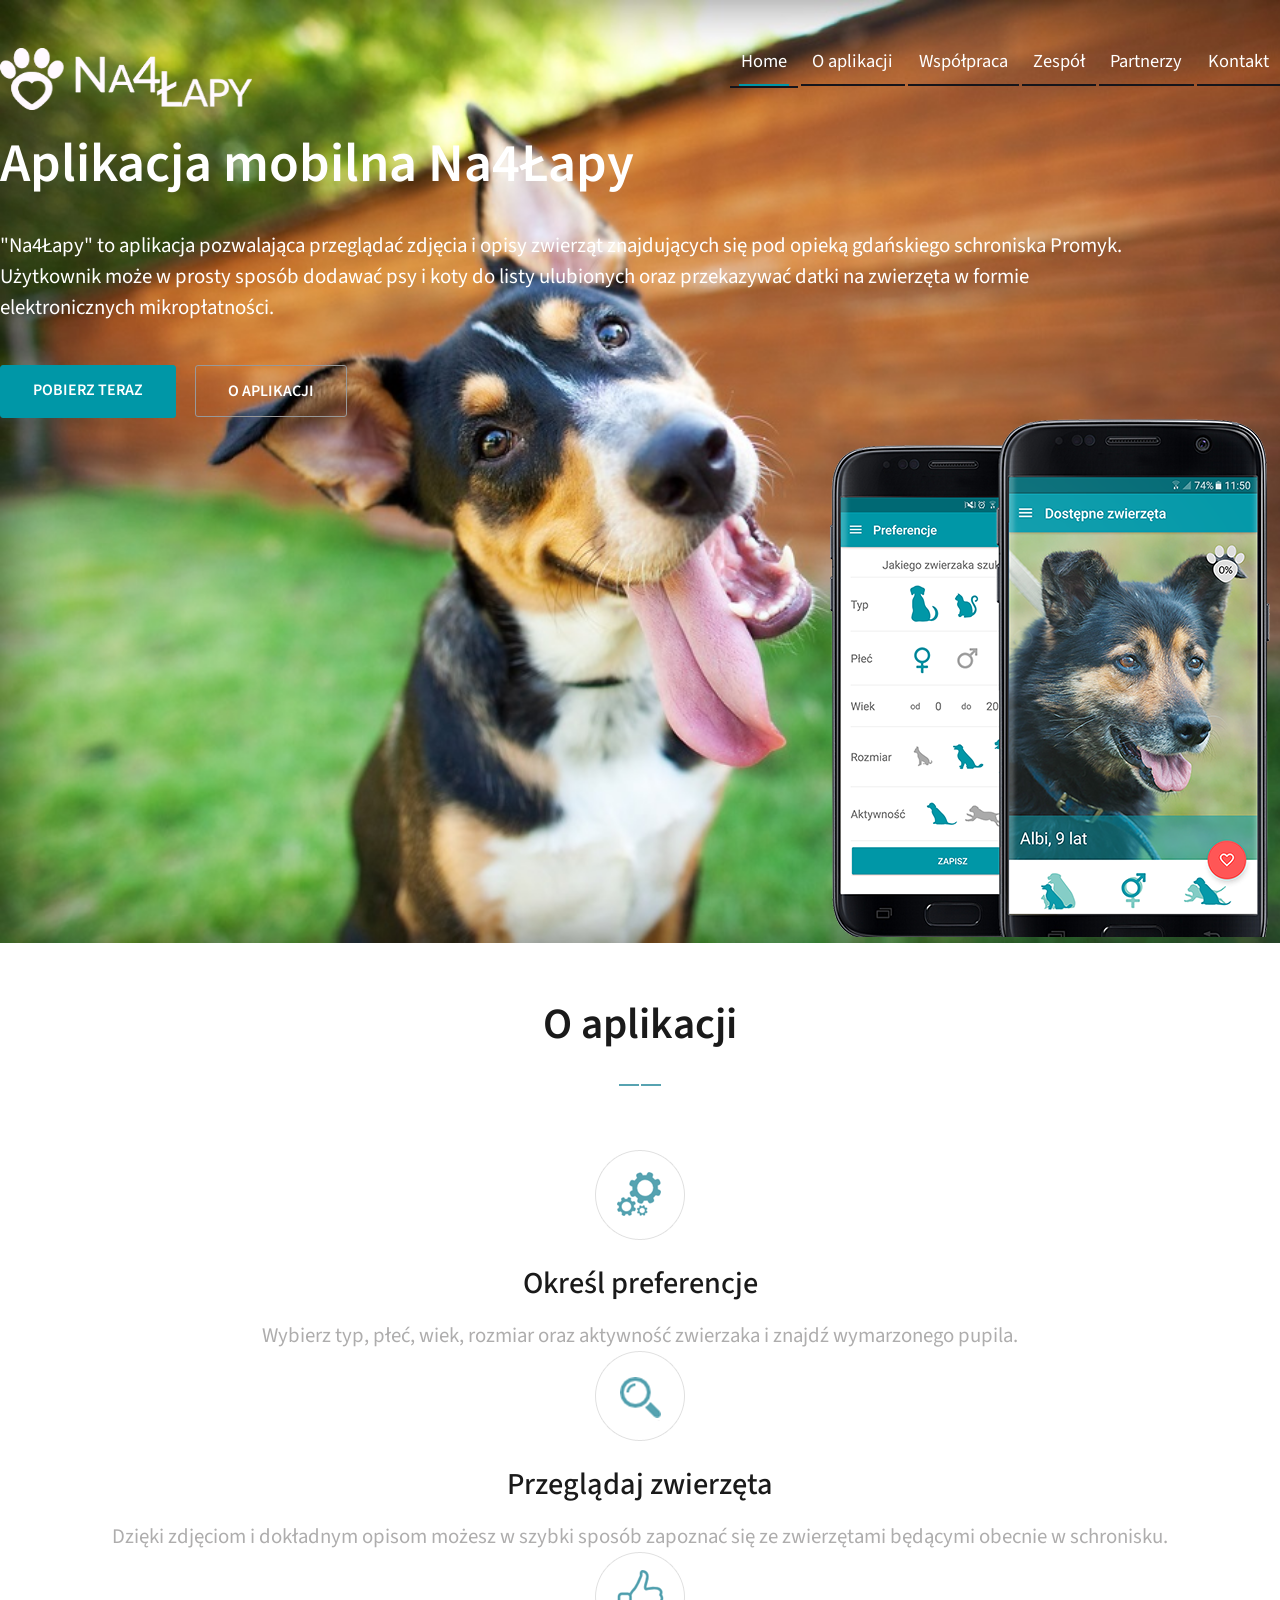
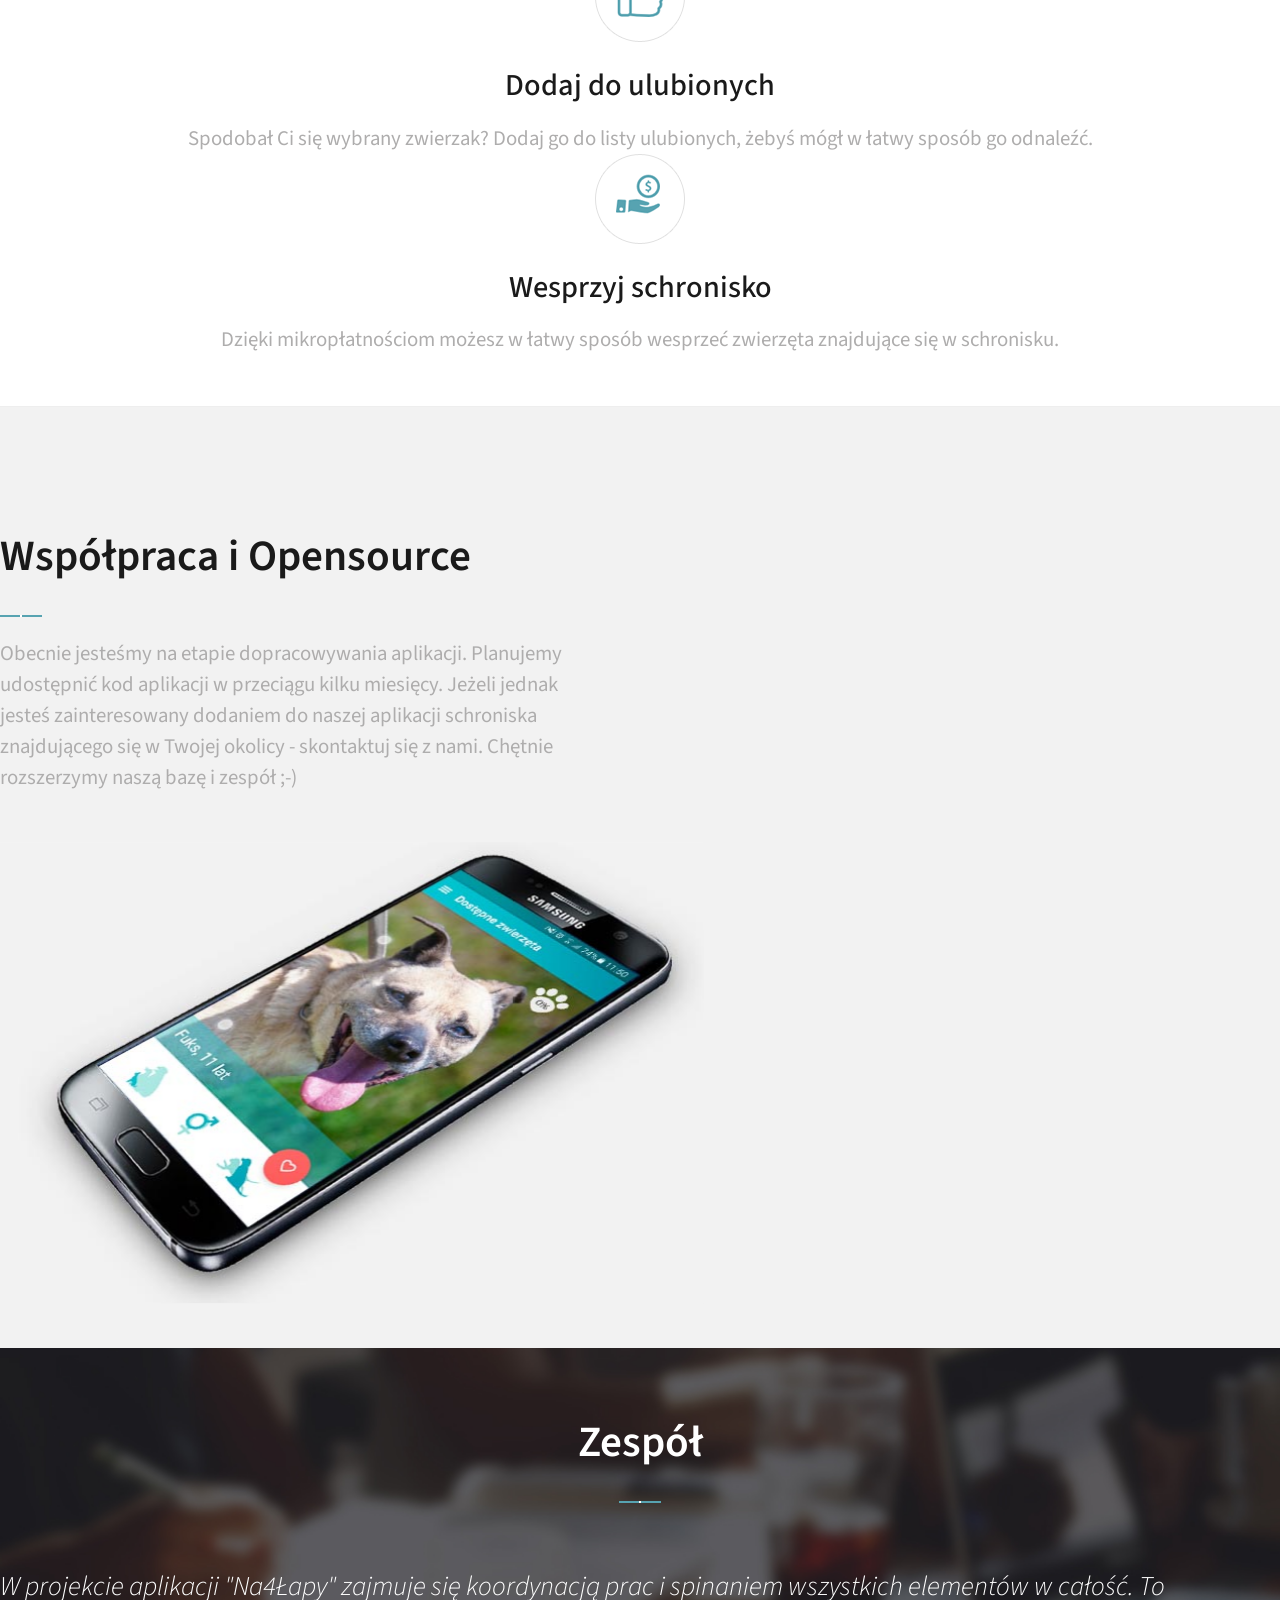
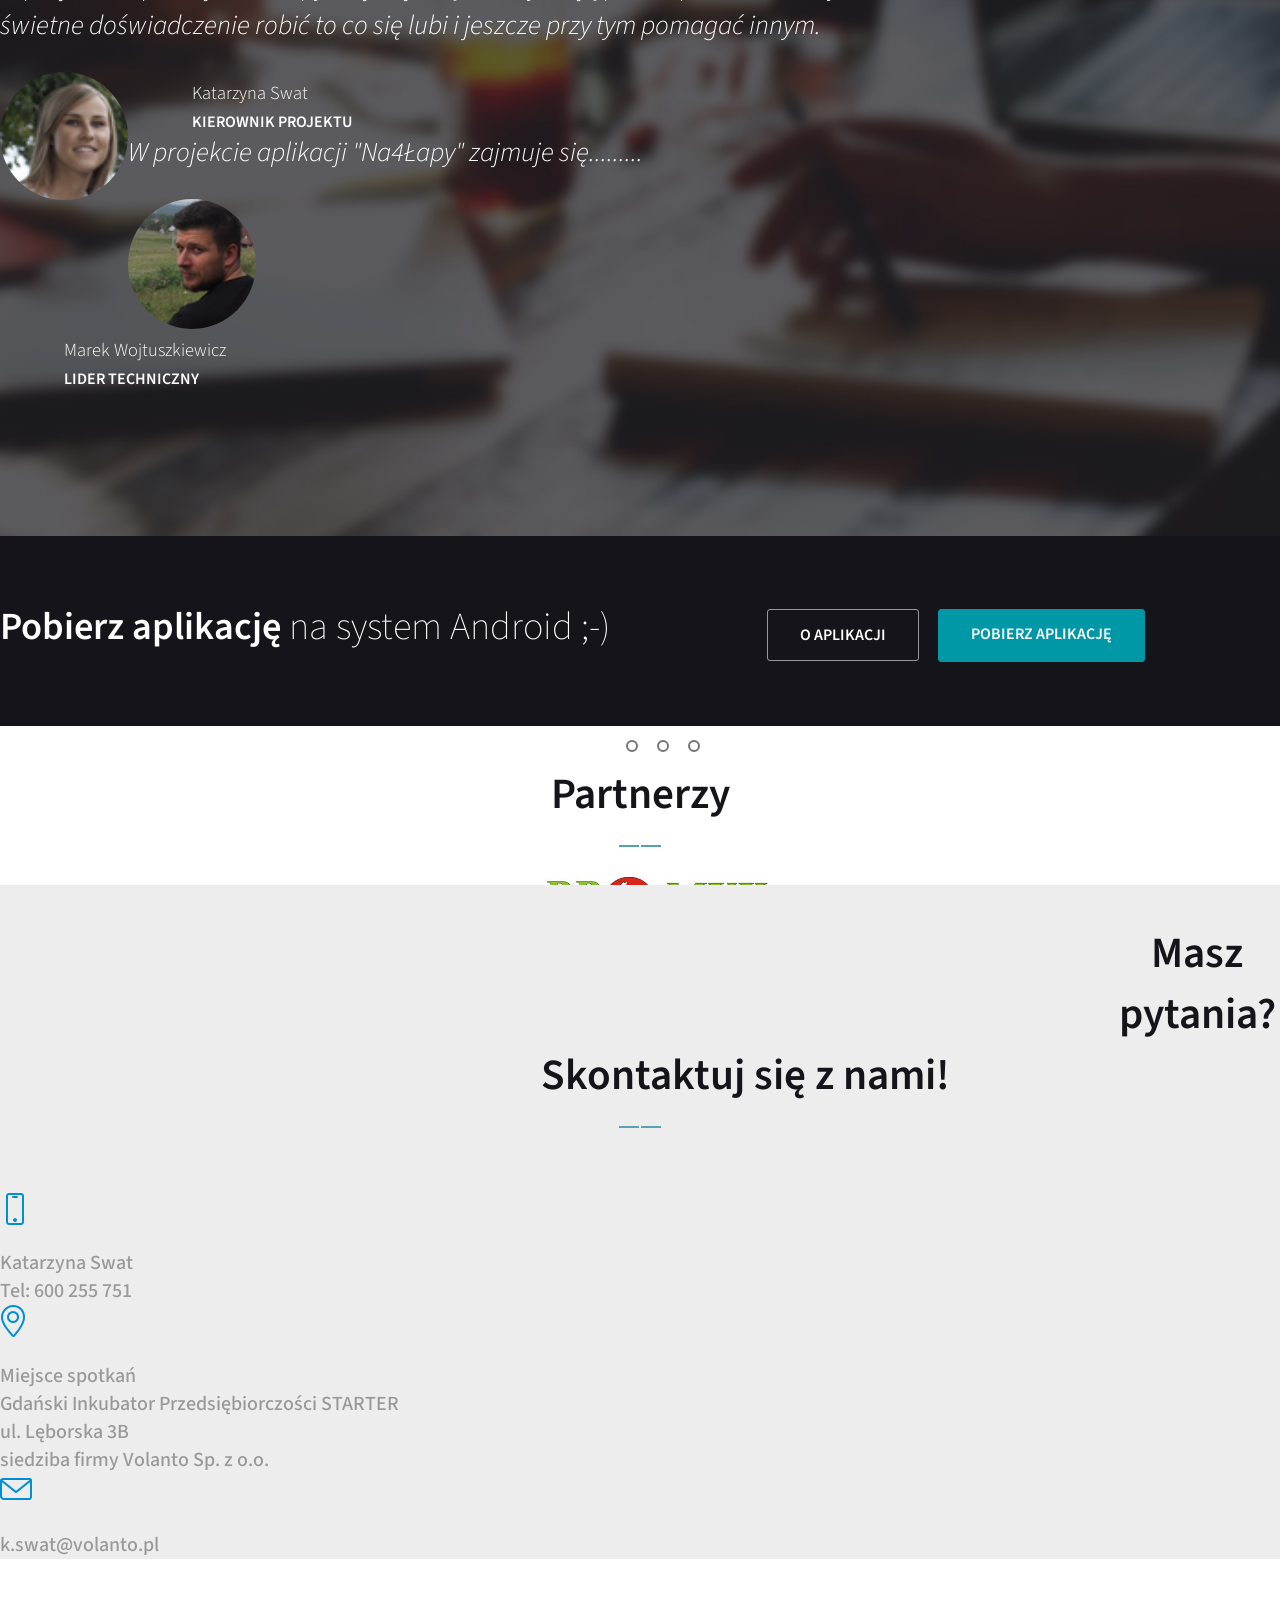
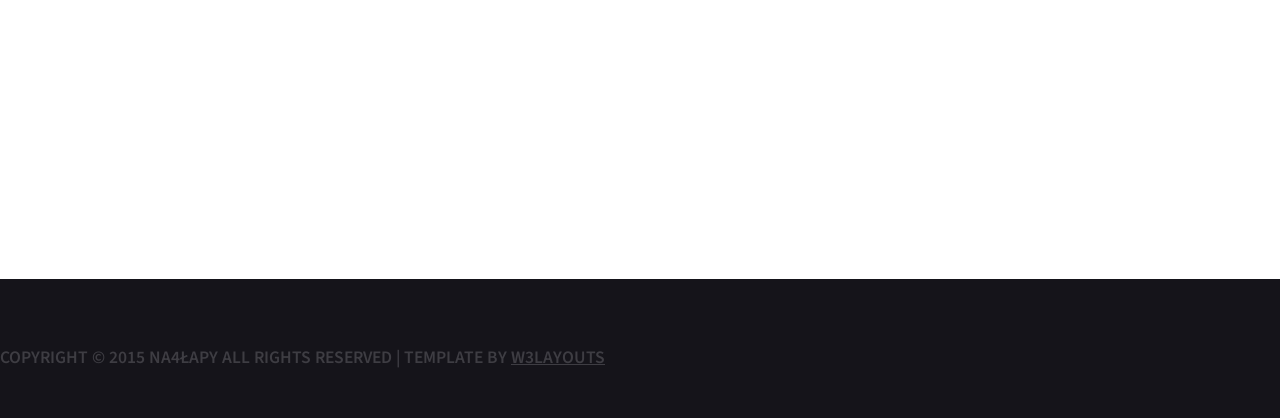
==== commit c027ae67: "usuniecie formularza kontaktowego" ====
--- a/src/index.html
+++ b/src/index.html
@@ -281,10 +281,10 @@
 			<h3>Partnerzy</h3>			
 		 </div>
 		
-		 <a href="http://www.volanto.pl"><img src="images/volanto.png" width="150" height="150" style="float: left; margin: 30px; text-align:center;" alt=""/> <br>
-		 <img src="images/kdp.png" width="221" height="123" style="float: left; margin: 30px; text-align:center;" alt=""/> <br>
-		 <a href="http://www.schroniskopromyk.pl"><img src="images/promyk.jpg" width="261" height="60" style="float: left; margin: 30px; text-align:center;" alt=""/> 
-		 <a href="http://www.paylane.pl"><img src="images/paylane.jpg" width="242" height="125" style="float: left; margin: 30px; text-align:center;" alt=""/> 
+		 <a href="http://www.volanto.pl"><img src="images/volanto.png" width="150" height="150" style="float: left; margin: 30px; text-align:center;" alt=""/></a>
+		 <img src="images/kdp.png" width="221" height="123" style="float: left; margin: 30px; text-align:center;" alt=""/>
+		 <a href="http://www.schroniskopromyk.pl"><img src="images/promyk.jpg" width="261" height="60" style="float: left; margin: 30px; text-align:center;" alt=""/></a>
+		 <a href="http://www.paylane.pl"><img src="images/paylane.jpg" width="242" height="125" style="float: left; margin: 30px; text-align:center;" alt=""/></a>
 		
       </div>
 </div>
@@ -310,38 +310,10 @@
 			 <div class="col-md-4 contact-grid text-center wow bounceIn" data-wow-delay="0.4s">
 				 <div class="icon3"></div>
 				 <a href="mailto:example.com">k.swat@volanto.pl</a>
-				 <br>
-				 <br>
-				 <br>
-				 <br>
-				 <br>
-				 <br>
-				 <br>
-				 <br>
-				 <br>
-			 </div>
-			 <div class="clearfix"></div>
-		 </div>
-				<br>
-				<br>
-				<br>
-				<br>
-				<br>
-				<br>
-				<br>
-				<br>
-				<br>
-				<br>
-				<br>
-				<br>
-				<br>
-				<br>
-				<br>
-				<br>
-				<br>
-				<br>
-				<br>
-		 <div class="contact-details">
+			 </div>
+			<!-- <div class="clearfix"></div>-->
+		 </div>
+		<!-- <div class="contact-details" style="display: none">
 	
 			 <form>
 				 <div class="col-md-6 contact-left">
@@ -355,7 +327,7 @@
 				 </div>
 				 <div class="clearfix"></div>
 			 </form>
-		 </div>		 
+		 </div>		 -->
 	 </div>
 
 </div>
